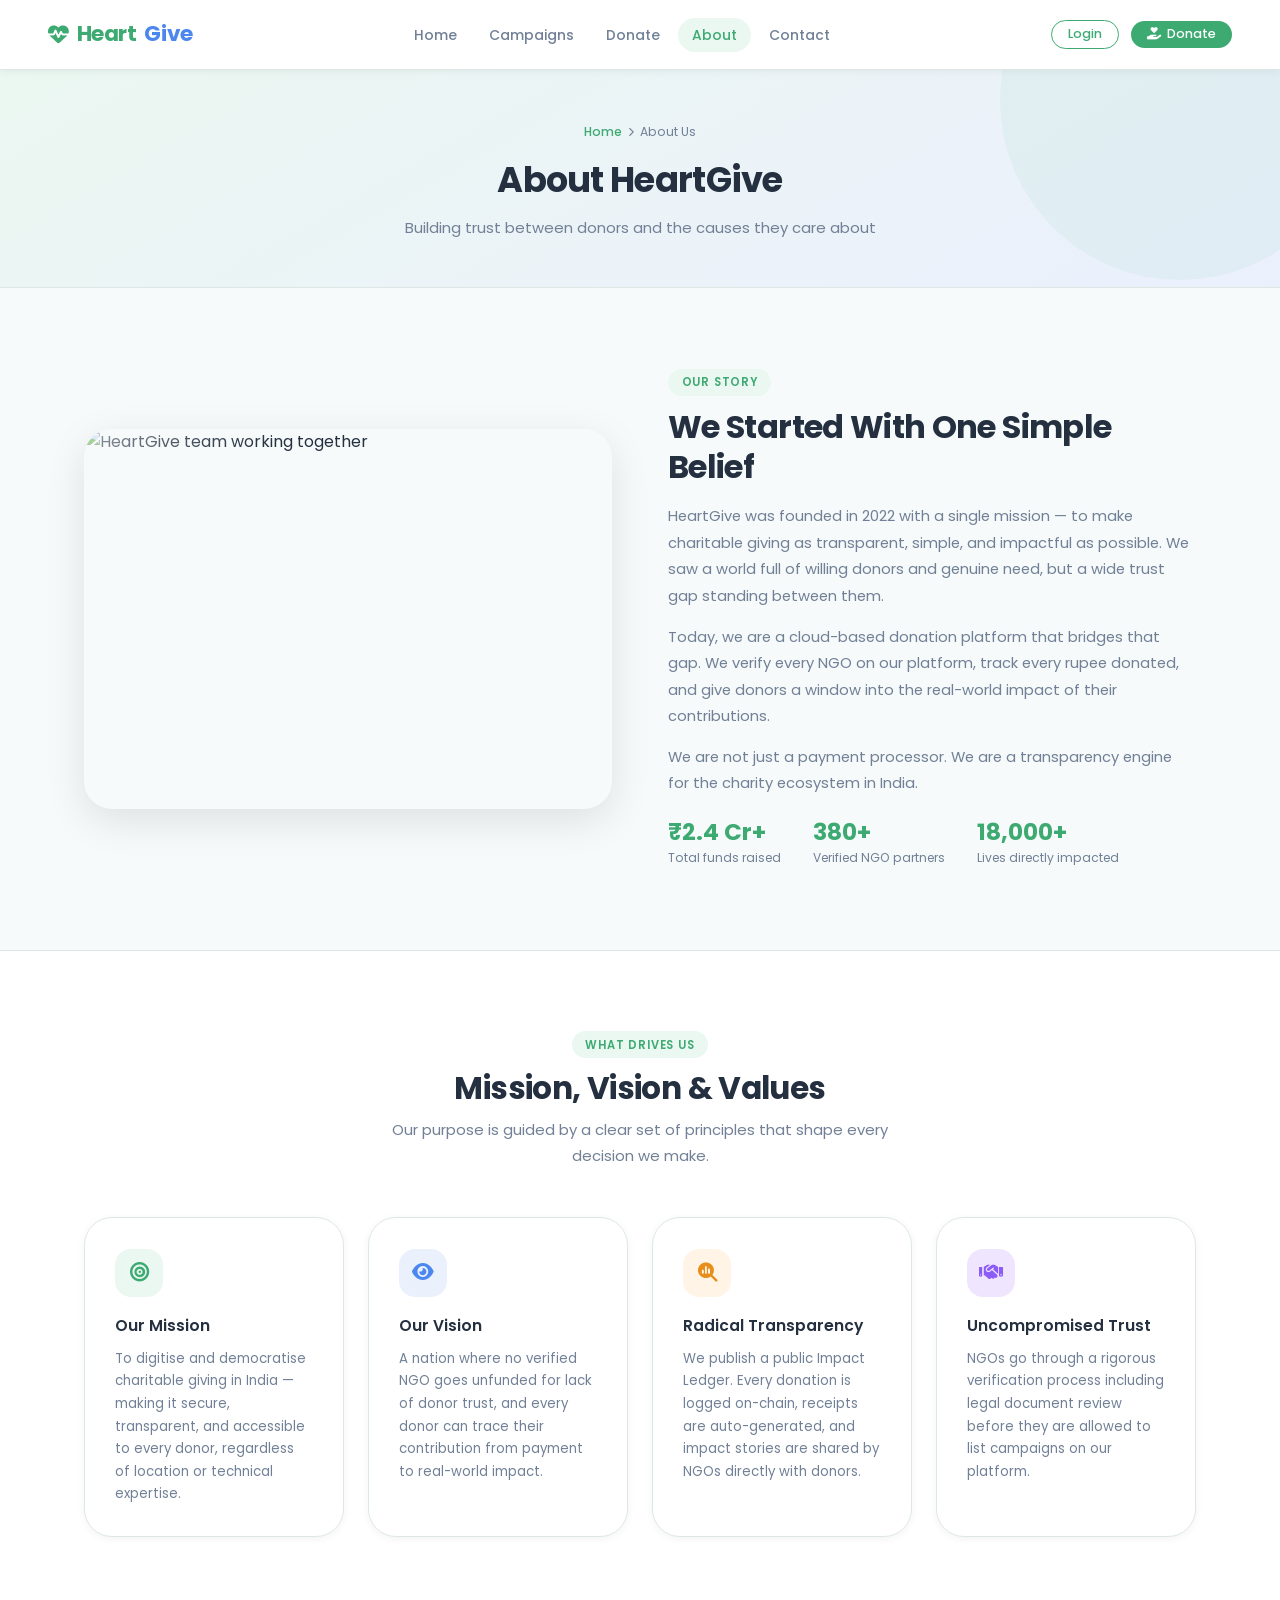
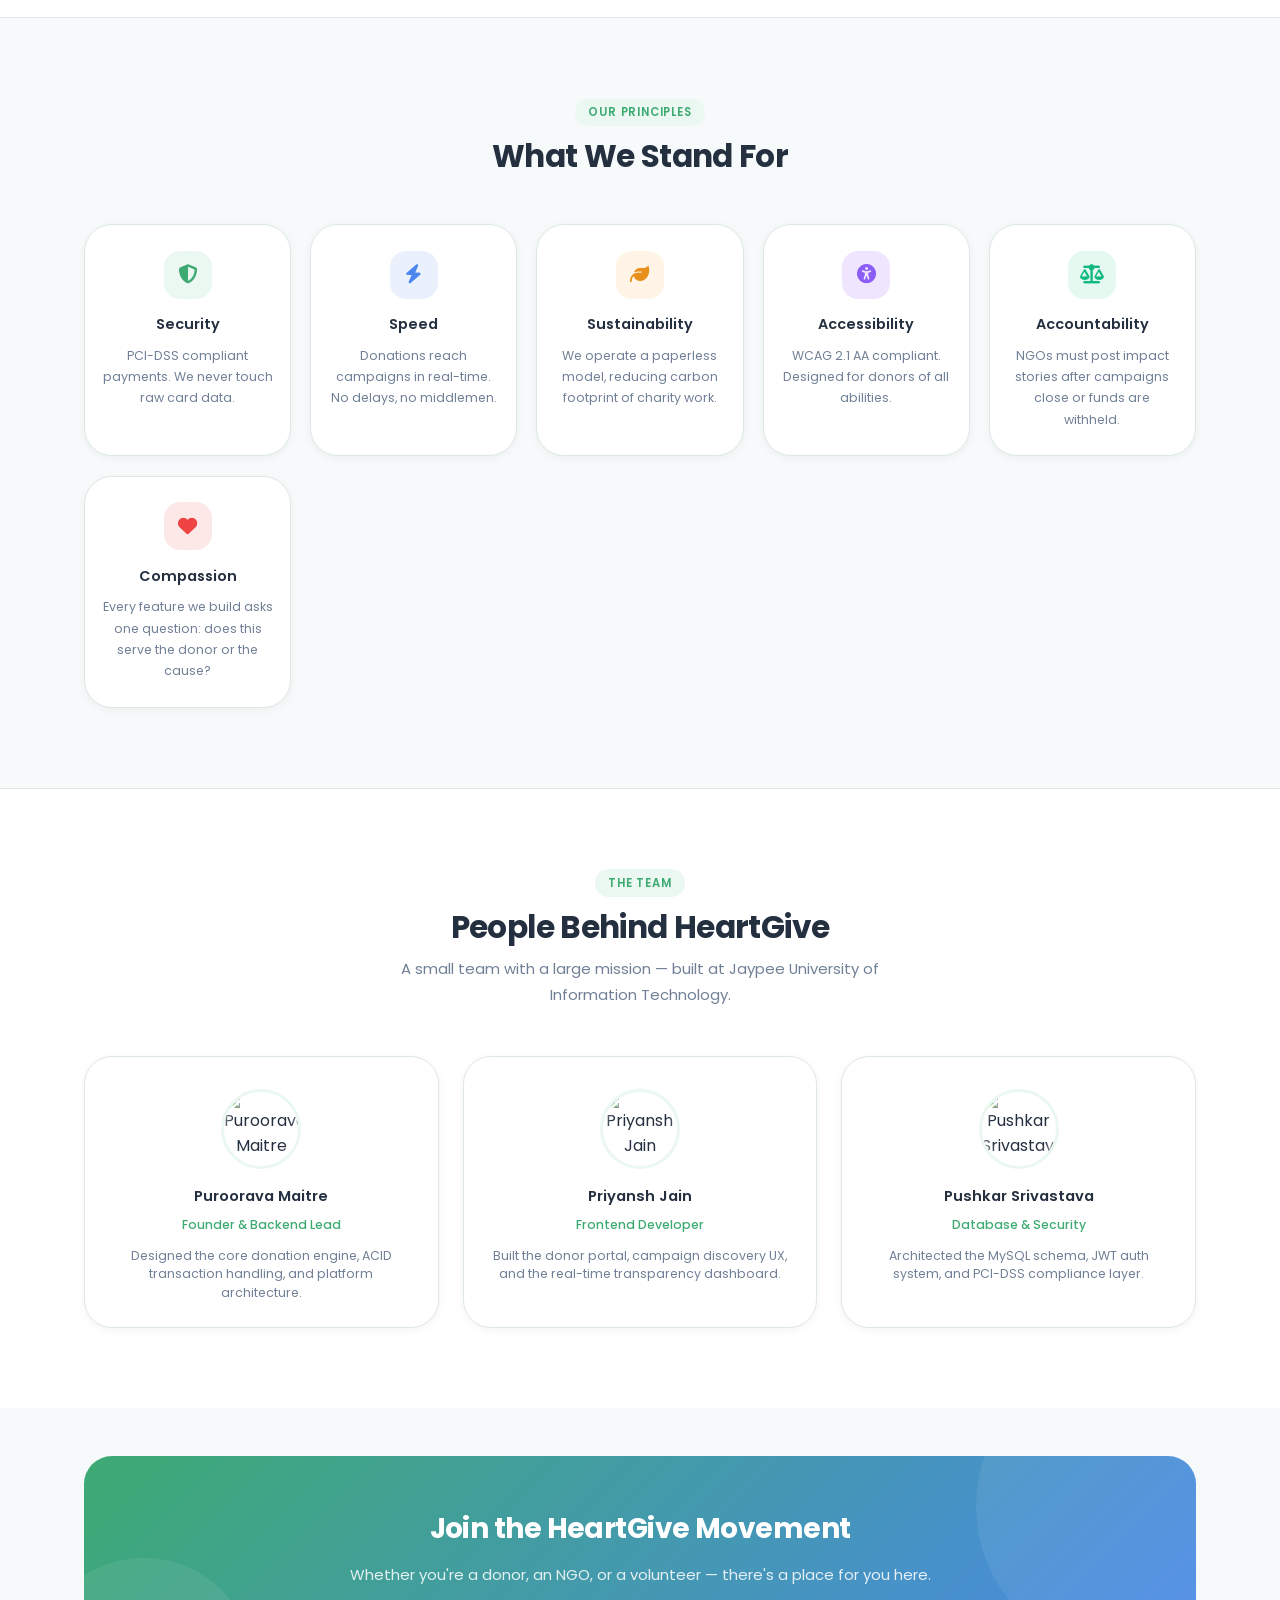
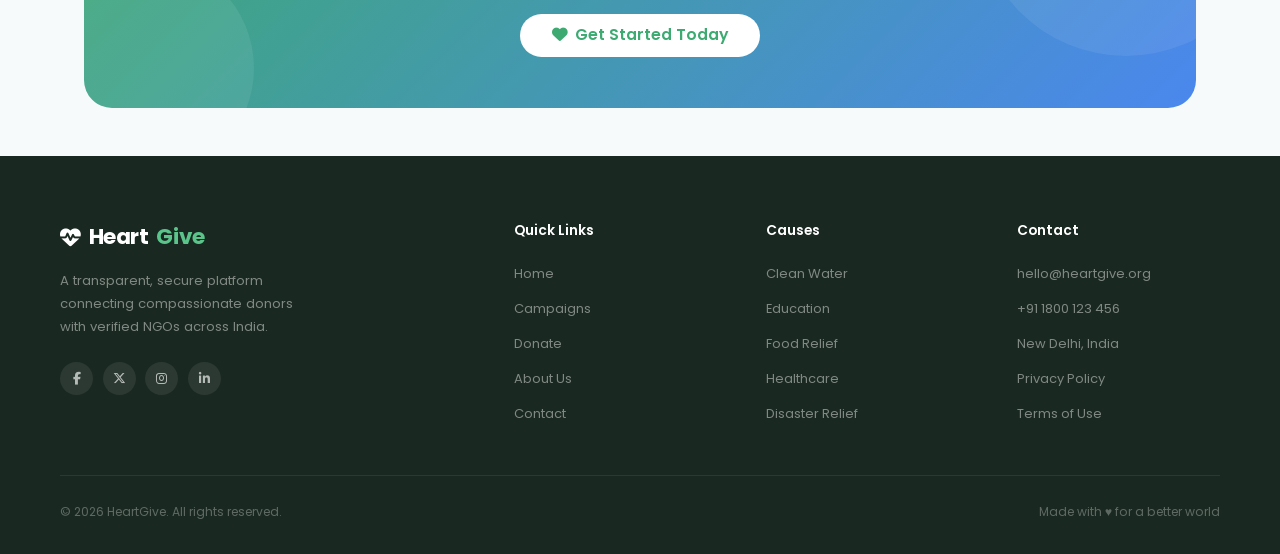
==== about.html @ 46256889 "first commit" ====
<!DOCTYPE html>
<html lang="en">
<head>
  <meta charset="UTF-8">
  <meta name="viewport" content="width=device-width, initial-scale=1.0">
  <title>About Us – HeartGive</title>
  <link rel="stylesheet" href="style.css">
  <link rel="preconnect" href="https://fonts.googleapis.com">
  <link rel="preconnect" href="https://fonts.gstatic.com" crossorigin>
  <link rel="stylesheet" href="https://cdnjs.cloudflare.com/ajax/libs/font-awesome/6.4.0/css/all.min.css">
</head>
<body>

  <!-- ========== NAVBAR ========== -->
  <nav class="navbar">
    <a href="index.html" class="nav-logo">
      <i class="fa-solid fa-heart-pulse"></i>
      Heart<span class="logo-give">Give</span>
    </a>
    <ul class="nav-links">
      <li><a href="index.html">Home</a></li>
      <li><a href="campaigns.html">Campaigns</a></li>
      <li><a href="donate.html">Donate</a></li>
      <li><a href="about.html" class="active">About</a></li>
      <li><a href="contact.html">Contact</a></li>
    </ul>
    <div class="nav-actions">
      <a href="#" class="btn btn-outline btn-sm">Login</a>
      <a href="donate.html" class="btn btn-primary btn-sm">
        <i class="fa-solid fa-hand-holding-heart"></i> Donate
      </a>
    </div>
  </nav>

  <!-- ========== PAGE HEADER ========== -->
  <div class="page-header">
    <div class="breadcrumb">
      <a href="index.html">Home</a>
      <i class="fa-solid fa-chevron-right"></i>
      About Us
    </div>
    <h1>About HeartGive</h1>
    <p>Building trust between donors and the causes they care about</p>
  </div>

  <!-- ========== ABOUT HERO ========== -->
  <section class="section">
    <div class="container">
      <div class="about-hero-wrap">

        <!-- Image -->
        <div class="about-img-box">
          <img src="https://picsum.photos/seed/teamwork2/800/600" alt="HeartGive team working together">
        </div>

        <!-- Text -->
        <div class="about-text">
          <span class="section-label">Our Story</span>
          <h2>We Started With One Simple Belief</h2>
          <p>HeartGive was founded in 2022 with a single mission — to make charitable giving as transparent, simple, and impactful as possible. We saw a world full of willing donors and genuine need, but a wide trust gap standing between them.</p>
          <p>Today, we are a cloud-based donation platform that bridges that gap. We verify every NGO on our platform, track every rupee donated, and give donors a window into the real-world impact of their contributions.</p>
          <p>We are not just a payment processor. We are a transparency engine for the charity ecosystem in India.</p>

          <div class="about-meta">
            <div class="about-meta-item">
              <strong>₹2.4 Cr+</strong>
              <span>Total funds raised</span>
            </div>
            <div class="about-meta-item">
              <strong>380+</strong>
              <span>Verified NGO partners</span>
            </div>
            <div class="about-meta-item">
              <strong>18,000+</strong>
              <span>Lives directly impacted</span>
            </div>
          </div>
        </div>

      </div>
    </div>
  </section>

  <!-- ========== MISSION & VISION ========== -->
  <section class="section" style="background: white; border-top: 1px solid var(--border); border-bottom: 1px solid var(--border);">
    <div class="container">
      <div class="section-header">
        <span class="section-label">What Drives Us</span>
        <h2>Mission, Vision &amp; Values</h2>
        <p>Our purpose is guided by a clear set of principles that shape every decision we make.</p>
      </div>

      <div class="mv-grid">
        <!-- Mission -->
        <div class="mv-card">
          <div class="mv-icon"><i class="fa-solid fa-bullseye"></i></div>
          <h3>Our Mission</h3>
          <p>To digitise and democratise charitable giving in India — making it secure, transparent, and accessible to every donor, regardless of location or technical expertise.</p>
        </div>

        <!-- Vision -->
        <div class="mv-card">
          <div class="mv-icon"><i class="fa-solid fa-eye"></i></div>
          <h3>Our Vision</h3>
          <p>A nation where no verified NGO goes unfunded for lack of donor trust, and every donor can trace their contribution from payment to real-world impact.</p>
        </div>

        <!-- Transparency -->
        <div class="mv-card">
          <div class="mv-icon"><i class="fa-solid fa-magnifying-glass-chart"></i></div>
          <h3>Radical Transparency</h3>
          <p>We publish a public Impact Ledger. Every donation is logged on-chain, receipts are auto-generated, and impact stories are shared by NGOs directly with donors.</p>
        </div>

        <!-- Trust -->
        <div class="mv-card">
          <div class="mv-icon"><i class="fa-solid fa-handshake"></i></div>
          <h3>Uncompromised Trust</h3>
          <p>NGOs go through a rigorous verification process including legal document review before they are allowed to list campaigns on our platform.</p>
        </div>
      </div>
    </div>
  </section>

  <!-- ========== CORE VALUES ========== -->
  <section class="section">
    <div class="container">
      <div class="section-header">
        <span class="section-label">Our Principles</span>
        <h2>What We Stand For</h2>
      </div>

      <div style="display: grid; grid-template-columns: repeat(auto-fit, minmax(170px, 1fr)); gap: 1.2rem;">

        <div class="mv-card" style="text-align: center; padding: 1.6rem 1rem;">
          <div class="mv-icon" style="margin: 0 auto 0.9rem; background: var(--primary-bg); color: var(--primary);">
            <i class="fa-solid fa-shield-halved"></i>
          </div>
          <h3 style="font-size: 0.9rem;">Security</h3>
          <p style="font-size: 0.78rem;">PCI-DSS compliant payments. We never touch raw card data.</p>
        </div>

        <div class="mv-card" style="text-align: center; padding: 1.6rem 1rem;">
          <div class="mv-icon" style="margin: 0 auto 0.9rem; background: var(--secondary-bg); color: var(--secondary);">
            <i class="fa-solid fa-bolt"></i>
          </div>
          <h3 style="font-size: 0.9rem;">Speed</h3>
          <p style="font-size: 0.78rem;">Donations reach campaigns in real-time. No delays, no middlemen.</p>
        </div>

        <div class="mv-card" style="text-align: center; padding: 1.6rem 1rem;">
          <div class="mv-icon" style="margin: 0 auto 0.9rem; background: #FFF4E5; color: #E88E1A;">
            <i class="fa-solid fa-leaf"></i>
          </div>
          <h3 style="font-size: 0.9rem;">Sustainability</h3>
          <p style="font-size: 0.78rem;">We operate a paperless model, reducing carbon footprint of charity work.</p>
        </div>

        <div class="mv-card" style="text-align: center; padding: 1.6rem 1rem;">
          <div class="mv-icon" style="margin: 0 auto 0.9rem; background: #F0E5FF; color: #8B5CF6;">
            <i class="fa-solid fa-universal-access"></i>
          </div>
          <h3 style="font-size: 0.9rem;">Accessibility</h3>
          <p style="font-size: 0.78rem;">WCAG 2.1 AA compliant. Designed for donors of all abilities.</p>
        </div>

        <div class="mv-card" style="text-align: center; padding: 1.6rem 1rem;">
          <div class="mv-icon" style="margin: 0 auto 0.9rem; background: #E5F9F0; color: #10B981;">
            <i class="fa-solid fa-scale-balanced"></i>
          </div>
          <h3 style="font-size: 0.9rem;">Accountability</h3>
          <p style="font-size: 0.78rem;">NGOs must post impact stories after campaigns close or funds are withheld.</p>
        </div>

        <div class="mv-card" style="text-align: center; padding: 1.6rem 1rem;">
          <div class="mv-icon" style="margin: 0 auto 0.9rem; background: #FDE8E8; color: #EF4444;">
            <i class="fa-solid fa-heart"></i>
          </div>
          <h3 style="font-size: 0.9rem;">Compassion</h3>
          <p style="font-size: 0.78rem;">Every feature we build asks one question: does this serve the donor or the cause?</p>
        </div>

      </div>
    </div>
  </section>

  <!-- ========== TEAM ========== -->
  <section class="section" style="background: white; border-top: 1px solid var(--border);">
    <div class="container">
      <div class="section-header">
        <span class="section-label">The Team</span>
        <h2>People Behind HeartGive</h2>
        <p>A small team with a large mission — built at Jaypee University of Information Technology.</p>
      </div>

      <div class="team-grid">
        <div class="team-card">
          <div class="team-avatar">
            <img src="https://picsum.photos/seed/avatar-puroo/200/200" alt="Puroorava Maitre">
          </div>
          <h4>Puroorava Maitre</h4>
          <span>Founder &amp; Backend Lead</span>
          <p>Designed the core donation engine, ACID transaction handling, and platform architecture.</p>
        </div>

        <div class="team-card">
          <div class="team-avatar">
            <img src="https://picsum.photos/seed/avatar-priyansh/200/200" alt="Priyansh Jain">
          </div>
          <h4>Priyansh Jain</h4>
          <span>Frontend Developer</span>
          <p>Built the donor portal, campaign discovery UX, and the real-time transparency dashboard.</p>
        </div>

        <div class="team-card">
          <div class="team-avatar">
            <img src="https://picsum.photos/seed/avatar-pushkar/200/200" alt="Pushkar Srivastava">
          </div>
          <h4>Pushkar Srivastava</h4>
          <span>Database &amp; Security</span>
          <p>Architected the MySQL schema, JWT auth system, and PCI-DSS compliance layer.</p>
        </div>
      </div>
    </div>
  </section>

  <!-- ========== CTA ========== -->
  <section class="section-sm">
    <div class="container">
      <div class="cta-banner">
        <h2>Join the HeartGive Movement</h2>
        <p>Whether you're a donor, an NGO, or a volunteer — there's a place for you here.</p>
        <a href="donate.html" class="btn btn-white btn-lg">
          <i class="fa-solid fa-heart"></i> Get Started Today
        </a>
      </div>
    </div>
  </section>

  <!-- ========== FOOTER ========== -->
  <footer>
    <div class="footer-inner">
      <div class="footer-top">
        <div class="footer-brand">
          <a href="index.html" class="nav-logo">
            <i class="fa-solid fa-heart-pulse"></i>
            Heart<span class="logo-give" style="color: var(--primary-light)">Give</span>
          </a>
          <p>A transparent, secure platform connecting compassionate donors with verified NGOs across India.</p>
          <div class="footer-social">
            <a href="#" class="f-social-btn"><i class="fa-brands fa-facebook-f"></i></a>
            <a href="#" class="f-social-btn"><i class="fa-brands fa-x-twitter"></i></a>
            <a href="#" class="f-social-btn"><i class="fa-brands fa-instagram"></i></a>
            <a href="#" class="f-social-btn"><i class="fa-brands fa-linkedin-in"></i></a>
          </div>
        </div>
        <div class="footer-col">
          <h4>Quick Links</h4>
          <ul>
            <li><a href="index.html">Home</a></li>
            <li><a href="campaigns.html">Campaigns</a></li>
            <li><a href="donate.html">Donate</a></li>
            <li><a href="about.html">About Us</a></li>
            <li><a href="contact.html">Contact</a></li>
          </ul>
        </div>
        <div class="footer-col">
          <h4>Causes</h4>
          <ul>
            <li><a href="campaigns.html">Clean Water</a></li>
            <li><a href="campaigns.html">Education</a></li>
            <li><a href="campaigns.html">Food Relief</a></li>
            <li><a href="campaigns.html">Healthcare</a></li>
            <li><a href="campaigns.html">Disaster Relief</a></li>
          </ul>
        </div>
        <div class="footer-col">
          <h4>Contact</h4>
          <ul>
            <li><a href="mailto:hello@heartgive.org">hello@heartgive.org</a></li>
            <li><a href="tel:+911800123456">+91 1800 123 456</a></li>
            <li><a href="#">New Delhi, India</a></li>
            <li><a href="#">Privacy Policy</a></li>
            <li><a href="#">Terms of Use</a></li>
          </ul>
        </div>
      </div>
      <div class="footer-bottom">
        <span>&copy; 2026 HeartGive. All rights reserved.</span>
        <span>Made with &hearts; for a better world</span>
      </div>
    </div>
  </footer>

</body>
</html>
---- style.css ----
/* =============================================
   HEARTGIVE – Online Donation Management System
   style.css | Main Stylesheet
   ============================================= */

/* ----------- Google Fonts ----------- */
@import url('https://fonts.googleapis.com/css2?family=Poppins:wght@300;400;500;600;700;800&display=swap');

/* ----------- CSS Variables ----------- */
:root {
  --primary:        #3DAA72;
  --primary-dark:   #2E8B5A;
  --primary-light:  #5AC48B;
  --primary-bg:     #EBF7F1;
  --secondary:      #4B87EE;
  --secondary-light:#6FA0F5;
  --secondary-bg:   #EBF0FD;

  --text-dark:      #243040;
  --text-mid:       #4A5568;
  --text-gray:      #718096;

  --bg:             #F6FAFA;
  --bg-white:       #FFFFFF;
  --border:         #DDE8E4;

  --shadow-sm:      0 2px 8px rgba(0,0,0,0.05);
  --shadow-md:      0 4px 20px rgba(0,0,0,0.07);
  --shadow-lg:      0 12px 40px rgba(0,0,0,0.10);

  --radius-sm:      10px;
  --radius-md:      16px;
  --radius-lg:      22px;
  --radius-xl:      28px;
  --radius-full:    999px;

  --transition:     all 0.28s ease;
  --nav-height:     70px;
}

/* ----------- Reset ----------- */
*, *::before, *::after { margin: 0; padding: 0; box-sizing: border-box; }
html { scroll-behavior: smooth; }
body {
  font-family: 'Poppins', sans-serif;
  background: var(--bg);
  color: var(--text-dark);
  line-height: 1.6;
  font-size: 16px;
  -webkit-font-smoothing: antialiased;
}
a    { text-decoration: none; color: inherit; }
img  { max-width: 100%; display: block; }
ul   { list-style: none; }
button, input, select, textarea { font-family: 'Poppins', sans-serif; }


/* =============================================
   NAVBAR
   ============================================= */

.navbar {
  height: var(--nav-height);
  background: rgba(255,255,255,0.97);
  backdrop-filter: blur(12px);
  -webkit-backdrop-filter: blur(12px);
  display: flex;
  align-items: center;
  justify-content: space-between;
  padding: 0 3rem;
  position: sticky;
  top: 0;
  z-index: 999;
  border-bottom: 1px solid var(--border);
  box-shadow: var(--shadow-sm);
}

.nav-logo {
  display: flex;
  align-items: center;
  gap: 0.5rem;
  font-size: 1.35rem;
  font-weight: 700;
  color: var(--primary);
  letter-spacing: -0.02em;
}
.nav-logo i { font-size: 1.3rem; }
.logo-give  { color: var(--secondary); }

.nav-links {
  display: flex;
  align-items: center;
  gap: 0.2rem;
}

.nav-links a {
  font-size: 0.87rem;
  font-weight: 500;
  color: var(--text-gray);
  padding: 0.45rem 0.9rem;
  border-radius: var(--radius-full);
  transition: var(--transition);
}
.nav-links a:hover,
.nav-links a.active {
  color: var(--primary);
  background: var(--primary-bg);
}

.nav-actions {
  display: flex;
  align-items: center;
  gap: 0.7rem;
}


/* =============================================
   BUTTONS
   ============================================= */

.btn {
  display: inline-flex;
  align-items: center;
  gap: 0.4rem;
  padding: 0.62rem 1.4rem;
  border-radius: var(--radius-full);
  font-size: 0.87rem;
  font-weight: 500;
  border: none;
  cursor: pointer;
  transition: var(--transition);
  text-decoration: none;
  white-space: nowrap;
  line-height: 1;
}
.btn-sm  { padding: 0.45rem 1rem;  font-size: 0.79rem; }
.btn-lg  { padding: 0.85rem 2rem;  font-size: 0.98rem; }

.btn-primary { background: var(--primary); color: #fff; }
.btn-primary:hover {
  background: var(--primary-dark);
  transform: translateY(-2px);
  box-shadow: 0 6px 18px rgba(61,170,114,0.35);
}

.btn-outline {
  background: transparent;
  color: var(--primary);
  border: 1.5px solid var(--primary);
}
.btn-outline:hover {
  background: var(--primary);
  color: #fff;
  transform: translateY(-2px);
}

.btn-secondary { background: var(--secondary); color: #fff; }
.btn-secondary:hover {
  background: var(--secondary-light);
  transform: translateY(-2px);
  box-shadow: 0 6px 18px rgba(75,135,238,0.35);
}

.btn-ghost {
  background: white;
  color: var(--text-mid);
  border: 1.5px solid var(--border);
}
.btn-ghost:hover {
  border-color: var(--primary);
  color: var(--primary);
  transform: translateY(-2px);
}

.btn-white {
  background: white;
  color: var(--primary);
  font-weight: 600;
}
.btn-white:hover {
  background: var(--primary-bg);
  transform: translateY(-2px);
  box-shadow: 0 8px 20px rgba(0,0,0,0.15);
}


/* =============================================
   LAYOUT HELPERS
   ============================================= */

.container  { max-width: 1160px; margin: 0 auto; padding: 0 1.5rem; }
.section    { padding: 5rem 0; }
.section-sm { padding: 3rem 0; }

.section-label {
  display: inline-block;
  background: var(--primary-bg);
  color: var(--primary);
  font-size: 0.71rem;
  font-weight: 600;
  letter-spacing: 0.07em;
  text-transform: uppercase;
  padding: 0.28rem 0.85rem;
  border-radius: var(--radius-full);
  margin-bottom: 0.7rem;
}

.section-header {
  text-align: center;
  margin-bottom: 3rem;
}
.section-header h2 {
  font-size: 1.95rem;
  font-weight: 700;
  color: var(--text-dark);
  line-height: 1.25;
  margin-bottom: 0.55rem;
  letter-spacing: -0.02em;
}
.section-header p {
  color: var(--text-gray);
  font-size: 0.93rem;
  max-width: 500px;
  margin: 0 auto;
  line-height: 1.75;
}


/* =============================================
   HERO  (index.html)
   ============================================= */

.hero {
  padding: 6rem 1.5rem 4.5rem;
  text-align: center;
  position: relative;
  overflow: hidden;
  background: linear-gradient(155deg, var(--primary-bg) 0%, #fff 45%, var(--secondary-bg) 100%);
}

/* Soft decorative blobs */
.hero-blob {
  position: absolute;
  border-radius: 50%;
  pointer-events: none;
  opacity: 0.11;
}
.hero-blob-1 { width: 520px; height: 520px; background: var(--primary);   top: -210px;  right: -110px; }
.hero-blob-2 { width: 380px; height: 380px; background: var(--secondary); bottom:-160px; left:  -90px; }

.hero-content {
  max-width: 680px;
  margin: 0 auto;
  position: relative;
  z-index: 1;
}

.hero-badge {
  display: inline-flex;
  align-items: center;
  gap: 0.4rem;
  background: white;
  border: 1px solid var(--border);
  color: var(--primary);
  padding: 0.32rem 0.85rem;
  border-radius: var(--radius-full);
  font-size: 0.77rem;
  font-weight: 600;
  margin-bottom: 1.5rem;
  box-shadow: var(--shadow-sm);
}
.hero-badge i { font-size: 0.72rem; }

.hero h1 {
  font-size: 3.1rem;
  font-weight: 800;
  line-height: 1.18;
  letter-spacing: -0.03em;
  color: var(--text-dark);
  margin-bottom: 1.1rem;
}

.gradient-text {
  background: linear-gradient(130deg, var(--primary) 0%, var(--secondary) 100%);
  -webkit-background-clip: text;
  -webkit-text-fill-color: transparent;
  background-clip: text;
}

.hero p {
  font-size: 1.02rem;
  color: var(--text-gray);
  margin-bottom: 2.2rem;
  line-height: 1.8;
}

.hero-actions {
  display: flex;
  justify-content: center;
  gap: 0.85rem;
  flex-wrap: wrap;
  margin-bottom: 3rem;
}

/* Stats pill */
.hero-stats {
  display: inline-flex;
  gap: 2.5rem;
  background: white;
  border-radius: var(--radius-xl);
  padding: 1.3rem 2.4rem;
  box-shadow: var(--shadow-md);
  border: 1px solid var(--border);
  flex-wrap: wrap;
  justify-content: center;
}
.hero-stat { text-align: center; }
.hero-stat-num {
  font-size: 1.55rem;
  font-weight: 700;
  color: var(--primary);
  line-height: 1;
}
.hero-stat-lbl {
  font-size: 0.7rem;
  color: var(--text-gray);
  margin-top: 0.2rem;
}


/* =============================================
   CAMPAIGN CARDS
   ============================================= */

.campaigns-grid {
  display: grid;
  grid-template-columns: repeat(auto-fill, minmax(320px, 1fr));
  gap: 1.75rem;
}

.campaign-card {
  background: var(--bg-white);
  border-radius: var(--radius-xl);
  overflow: hidden;
  box-shadow: var(--shadow-md);
  border: 1px solid var(--border);
  transition: var(--transition);
  display: flex;
  flex-direction: column;
}
.campaign-card:hover {
  transform: translateY(-7px);
  box-shadow: var(--shadow-lg);
}

/* --- Image with 4-edge soft blend --- */
.card-img {
  position: relative;
  height: 210px;
  overflow: hidden;
}

.card-img img {
  width: 100%;
  height: 100%;
  object-fit: cover;
  display: block;
  transition: transform 0.5s ease;
  /* Soft fade on all four edges */
  -webkit-mask-image:
    linear-gradient(to right,  transparent 0%, black 10%, black 90%, transparent 100%),
    linear-gradient(to bottom, transparent 0%, black  8%, black 86%, transparent 100%);
  -webkit-mask-composite: destination-in;
  mask-image:
    linear-gradient(to right,  transparent 0%, black 10%, black 90%, transparent 100%),
    linear-gradient(to bottom, transparent 0%, black  8%, black 86%, transparent 100%);
  mask-composite: intersect;
}
.campaign-card:hover .card-img img { transform: scale(1.06); }

.card-tag {
  position: absolute;
  top: 12px; left: 14px;
  background: rgba(255,255,255,0.92);
  backdrop-filter: blur(6px);
  color: var(--primary);
  font-size: 0.69rem;
  font-weight: 600;
  padding: 0.26rem 0.72rem;
  border-radius: var(--radius-full);
  z-index: 2;
}

/* --- Card Body --- */
.card-body {
  padding: 1.35rem 1.35rem 1rem;
  flex: 1;
  display: flex;
  flex-direction: column;
}
.card-body h3 {
  font-size: 0.97rem;
  font-weight: 600;
  color: var(--text-dark);
  margin-bottom: 0.4rem;
  line-height: 1.4;
}
.card-body p {
  font-size: 0.82rem;
  color: var(--text-gray);
  line-height: 1.65;
  flex: 1;
  margin-bottom: 1rem;
}

/* Progress Bar */
.progress-wrap { margin-bottom: 1rem; }
.progress-meta {
  display: flex;
  justify-content: space-between;
  font-size: 0.75rem;
  margin-bottom: 0.38rem;
}
.p-raised { font-weight: 600; color: var(--primary); }
.p-goal   { color: var(--text-gray); }

.progress-bar {
  height: 7px;
  background: var(--primary-bg);
  border-radius: var(--radius-full);
  overflow: hidden;
}
.progress-fill {
  height: 100%;
  border-radius: var(--radius-full);
  background: linear-gradient(90deg, var(--primary), var(--primary-light));
  transition: width 0.8s cubic-bezier(0.25,0.8,0.25,1);
}

.card-foot {
  display: flex;
  align-items: center;
  justify-content: space-between;
  padding-top: 0.85rem;
  border-top: 1px solid var(--border);
}
.donors-info { font-size: 0.75rem; color: var(--text-gray); }
.donors-info i { color: var(--secondary); margin-right: 0.3rem; }


/* =============================================
   HOW IT WORKS
   ============================================= */

.steps-grid {
  display: grid;
  grid-template-columns: repeat(auto-fit, minmax(210px, 1fr));
  gap: 1.6rem;
}

.step-card {
  background: white;
  border-radius: var(--radius-lg);
  padding: 2rem 1.4rem;
  text-align: center;
  border: 1px solid var(--border);
  box-shadow: var(--shadow-sm);
  transition: var(--transition);
}
.step-card:hover {
  transform: translateY(-5px);
  box-shadow: var(--shadow-md);
  border-color: var(--primary);
}

.step-icon {
  width: 60px;
  height: 60px;
  border-radius: 50%;
  background: var(--primary-bg);
  display: flex;
  align-items: center;
  justify-content: center;
  margin: 0 auto 1.1rem;
  font-size: 1.4rem;
  color: var(--primary);
  transition: var(--transition);
}
.step-card:hover .step-icon { background: var(--primary); color: white; }
.step-card h3 { font-size: 0.94rem; font-weight: 600; margin-bottom: 0.45rem; }
.step-card p  { font-size: 0.82rem; color: var(--text-gray); line-height: 1.65; }


/* =============================================
   CTA BANNER
   ============================================= */

.cta-banner {
  background: linear-gradient(135deg, var(--primary) 0%, var(--secondary) 100%);
  border-radius: var(--radius-xl);
  padding: 3.2rem 2.5rem;
  text-align: center;
  color: white;
  position: relative;
  overflow: hidden;
}
.cta-banner::before {
  content: '';
  position: absolute;
  width: 300px; height: 300px;
  border-radius: 50%;
  background: rgba(255,255,255,0.07);
  top: -100px; right: -80px;
}
.cta-banner::after {
  content: '';
  position: absolute;
  width: 220px; height: 220px;
  border-radius: 50%;
  background: rgba(255,255,255,0.07);
  bottom: -70px; left: -50px;
}
.cta-banner h2 {
  font-size: 1.75rem;
  font-weight: 700;
  margin-bottom: 0.7rem;
  letter-spacing: -0.02em;
  position: relative; z-index: 1;
}
.cta-banner p {
  opacity: 0.85;
  margin-bottom: 1.7rem;
  font-size: 0.93rem;
  position: relative; z-index: 1;
}
.cta-banner .btn { position: relative; z-index: 1; }


/* =============================================
   PAGE HEADER  (inner pages)
   ============================================= */

.page-header {
  background: linear-gradient(150deg, var(--primary-bg) 0%, var(--secondary-bg) 100%);
  padding: 3rem 1.5rem;
  text-align: center;
  border-bottom: 1px solid var(--border);
  position: relative;
  overflow: hidden;
}
.page-header::before {
  content: '';
  position: absolute;
  width: 360px; height: 360px;
  border-radius: 50%;
  background: var(--primary);
  opacity: 0.06;
  top: -150px; right: -80px;
}
.page-header h1 {
  font-size: 2.2rem;
  font-weight: 700;
  color: var(--text-dark);
  margin-bottom: 0.45rem;
  letter-spacing: -0.02em;
  position: relative; z-index: 1;
}
.page-header p {
  color: var(--text-gray);
  font-size: 0.93rem;
  position: relative; z-index: 1;
}

.breadcrumb {
  display: inline-flex;
  align-items: center;
  gap: 0.4rem;
  font-size: 0.77rem;
  color: var(--text-gray);
  margin-bottom: 0.65rem;
  position: relative; z-index: 1;
}
.breadcrumb a { color: var(--primary); font-weight: 500; }
.breadcrumb i { font-size: 0.58rem; }


/* =============================================
   DONATE PAGE
   ============================================= */

.donate-layout {
  display: grid;
  grid-template-columns: 1fr 360px;
  gap: 2.5rem;
  align-items: start;
}

.form-card {
  background: white;
  border-radius: var(--radius-xl);
  padding: 2.2rem;
  box-shadow: var(--shadow-md);
  border: 1px solid var(--border);
}
.form-card h2 {
  font-size: 1.25rem;
  font-weight: 600;
  margin-bottom: 0.35rem;
}
.form-subtitle {
  font-size: 0.83rem;
  color: var(--text-gray);
  margin-bottom: 1.8rem;
}

.form-row {
  display: grid;
  grid-template-columns: 1fr 1fr;
  gap: 1rem;
}

.form-group { margin-bottom: 1.25rem; }
.form-group label {
  display: block;
  font-size: 0.81rem;
  font-weight: 500;
  color: var(--text-mid);
  margin-bottom: 0.42rem;
}
.form-group input,
.form-group select,
.form-group textarea {
  width: 100%;
  padding: 0.75rem 1rem;
  border: 1.5px solid var(--border);
  border-radius: var(--radius-md);
  font-size: 0.87rem;
  color: var(--text-dark);
  background: var(--bg);
  transition: var(--transition);
  outline: none;
  appearance: none;
  -webkit-appearance: none;
}
.form-group input:focus,
.form-group select:focus,
.form-group textarea:focus {
  border-color: var(--primary);
  background: white;
  box-shadow: 0 0 0 3px rgba(61,170,114,0.1);
}
.form-group textarea { resize: vertical; min-height: 105px; }

/* Amount presets */
.amount-presets {
  display: grid;
  grid-template-columns: repeat(4, 1fr);
  gap: 0.55rem;
  margin-bottom: 0.9rem;
}
.amount-btn {
  padding: 0.62rem 0.4rem;
  border: 1.5px solid var(--border);
  border-radius: var(--radius-md);
  background: var(--bg);
  font-size: 0.85rem;
  font-weight: 500;
  color: var(--text-mid);
  cursor: pointer;
  transition: var(--transition);
  text-align: center;
}
.amount-btn.selected,
.amount-btn:hover {
  border-color: var(--primary);
  background: var(--primary-bg);
  color: var(--primary);
}

/* Payment methods */
.payment-methods {
  display: grid;
  grid-template-columns: repeat(3, 1fr);
  gap: 0.65rem;
  margin-top: 0.5rem;
}
.pay-option {
  display: flex;
  flex-direction: column;
  align-items: center;
  gap: 0.32rem;
  padding: 0.85rem 0.5rem;
  border: 1.5px solid var(--border);
  border-radius: var(--radius-md);
  cursor: pointer;
  transition: var(--transition);
  font-size: 0.74rem;
  color: var(--text-gray);
  font-weight: 500;
  background: var(--bg);
}
.pay-option i { font-size: 1.25rem; color: var(--text-mid); }
.pay-option:hover,
.pay-option.selected {
  border-color: var(--secondary);
  background: var(--secondary-bg);
  color: var(--secondary);
}
.pay-option:hover i,
.pay-option.selected i { color: var(--secondary); }

/* Donate sidebar */
.donate-sidebar { display: flex; flex-direction: column; gap: 1.1rem; }

.sidebar-card {
  background: white;
  border-radius: var(--radius-lg);
  padding: 1.45rem;
  box-shadow: var(--shadow-sm);
  border: 1px solid var(--border);
}
.sidebar-card h4 {
  font-size: 0.87rem;
  font-weight: 600;
  margin-bottom: 0.9rem;
  color: var(--text-dark);
}

.trust-item {
  display: flex;
  align-items: flex-start;
  gap: 0.7rem;
  margin-bottom: 0.8rem;
}
.trust-item:last-child { margin-bottom: 0; }
.trust-icon {
  width: 32px; height: 32px;
  border-radius: 50%;
  background: var(--primary-bg);
  display: flex;
  align-items: center;
  justify-content: center;
  color: var(--primary);
  font-size: 0.76rem;
  flex-shrink: 0;
}
.trust-item strong {
  display: block;
  font-size: 0.8rem;
  color: var(--text-dark);
  margin-bottom: 0.08rem;
}
.trust-item p { font-size: 0.76rem; color: var(--text-gray); line-height: 1.45; }


/* =============================================
   CAMPAIGNS PAGE  – filter bar
   ============================================= */

.campaigns-filter {
  display: flex;
  gap: 0.55rem;
  flex-wrap: wrap;
  margin-bottom: 2.4rem;
  justify-content: center;
}
.filter-btn {
  padding: 0.48rem 1.15rem;
  border: 1.5px solid var(--border);
  border-radius: var(--radius-full);
  background: white;
  font-size: 0.81rem;
  font-weight: 500;
  color: var(--text-gray);
  cursor: pointer;
  transition: var(--transition);
}
.filter-btn:hover,
.filter-btn.active {
  border-color: var(--primary);
  background: var(--primary-bg);
  color: var(--primary);
}


/* =============================================
   ABOUT PAGE
   ============================================= */

.about-hero-wrap {
  display: grid;
  grid-template-columns: 1fr 1fr;
  gap: 3.5rem;
  align-items: center;
}

.about-img-box {
  border-radius: var(--radius-xl);
  overflow: hidden;
  height: 380px;
  box-shadow: var(--shadow-lg);
  flex-shrink: 0;
}
.about-img-box img {
  width: 100%;
  height: 100%;
  object-fit: cover;
  /* Radial edge blend for standalone image */
  -webkit-mask-image: radial-gradient(ellipse 88% 88% at 50% 50%, black 55%, transparent 100%);
  mask-image: radial-gradient(ellipse 88% 88% at 50% 50%, black 55%, transparent 100%);
}

.about-text .section-label { display: inline-block; }
.about-text h2 {
  font-size: 2rem;
  font-weight: 700;
  line-height: 1.25;
  margin-bottom: 1rem;
  letter-spacing: -0.02em;
}
.about-text p {
  color: var(--text-gray);
  line-height: 1.8;
  margin-bottom: 0.9rem;
  font-size: 0.92rem;
}

.about-meta {
  display: flex;
  gap: 2rem;
  margin-top: 1.5rem;
  flex-wrap: wrap;
}
.about-meta-item strong {
  display: block;
  font-size: 1.45rem;
  font-weight: 700;
  color: var(--primary);
  line-height: 1;
}
.about-meta-item span { font-size: 0.76rem; color: var(--text-gray); }

/* Mission / Vision / Values grid */
.mv-grid {
  display: grid;
  grid-template-columns: repeat(auto-fit, minmax(240px, 1fr));
  gap: 1.5rem;
}

.mv-card {
  background: white;
  border-radius: var(--radius-xl);
  padding: 1.9rem;
  border: 1px solid var(--border);
  box-shadow: var(--shadow-sm);
  transition: var(--transition);
}
.mv-card:hover { box-shadow: var(--shadow-md); transform: translateY(-4px); }

.mv-icon {
  width: 48px; height: 48px;
  border-radius: var(--radius-md);
  display: flex; align-items: center; justify-content: center;
  font-size: 1.2rem;
  margin-bottom: 1.1rem;
}
.mv-card:nth-child(1) .mv-icon { background: var(--primary-bg);  color: var(--primary); }
.mv-card:nth-child(2) .mv-icon { background: var(--secondary-bg); color: var(--secondary); }
.mv-card:nth-child(3) .mv-icon { background: #FFF4E5; color: #E88E1A; }
.mv-card:nth-child(4) .mv-icon { background: #F0E5FF; color: #8B5CF6; }

.mv-card h3 { font-size: 0.97rem; font-weight: 600; margin-bottom: 0.55rem; }
.mv-card p  { font-size: 0.83rem; color: var(--text-gray); line-height: 1.7; }

/* Team */
.team-grid {
  display: grid;
  grid-template-columns: repeat(auto-fit, minmax(200px, 1fr));
  gap: 1.5rem;
}

.team-card {
  background: white;
  border-radius: var(--radius-xl);
  padding: 2rem 1.4rem 1.5rem;
  text-align: center;
  border: 1px solid var(--border);
  box-shadow: var(--shadow-sm);
  transition: var(--transition);
}
.team-card:hover { transform: translateY(-5px); box-shadow: var(--shadow-md); }

.team-avatar {
  width: 80px; height: 80px;
  border-radius: 50%;
  overflow: hidden;
  margin: 0 auto 1rem;
  border: 3px solid var(--primary-bg);
}
.team-avatar img {
  width: 100%; height: 100%;
  object-fit: cover;
  -webkit-mask-image: radial-gradient(circle, black 55%, transparent 100%);
  mask-image: radial-gradient(circle, black 55%, transparent 100%);
}
.team-card h4 { font-size: 0.92rem; font-weight: 600; margin-bottom: 0.2rem; }
.team-card span { font-size: 0.77rem; color: var(--primary); font-weight: 500; }
.team-card p { font-size: 0.78rem; color: var(--text-gray); margin-top: 0.6rem; line-height: 1.5; }


/* =============================================
   CONTACT PAGE
   ============================================= */

.contact-layout {
  display: grid;
  grid-template-columns: 1fr 380px;
  gap: 2.5rem;
  align-items: start;
}

.contact-info-card {
  background: linear-gradient(155deg, var(--primary) 0%, var(--secondary) 100%);
  border-radius: var(--radius-xl);
  padding: 2.2rem;
  color: white;
}
.contact-info-card h3 { font-size: 1.2rem; font-weight: 600; margin-bottom: 0.45rem; }
.contact-info-card > p { font-size: 0.83rem; opacity: 0.85; margin-bottom: 2rem; line-height: 1.7; }

.contact-item {
  display: flex;
  align-items: flex-start;
  gap: 1rem;
  margin-bottom: 1.4rem;
}
.contact-icon {
  width: 40px; height: 40px;
  border-radius: 50%;
  background: rgba(255,255,255,0.18);
  display: flex; align-items: center; justify-content: center;
  font-size: 0.88rem;
  flex-shrink: 0;
}
.contact-item h5 { font-size: 0.78rem; opacity: 0.75; margin-bottom: 0.18rem; font-weight: 400; }
.contact-item p  { font-size: 0.86rem; font-weight: 500; }

.contact-socials {
  display: flex;
  gap: 0.65rem;
  margin-top: 1.8rem;
}
.c-social {
  width: 36px; height: 36px;
  border-radius: 50%;
  background: rgba(255,255,255,0.18);
  display: flex; align-items: center; justify-content: center;
  color: white;
  font-size: 0.85rem;
  transition: var(--transition);
}
.c-social:hover { background: rgba(255,255,255,0.35); transform: translateY(-2px); }


/* =============================================
   FOOTER
   ============================================= */

footer {
  background: #192820;
  color: rgba(255,255,255,0.72);
  padding: 4rem 1.5rem 2rem;
}

.footer-inner { max-width: 1160px; margin: 0 auto; }

.footer-top {
  display: grid;
  grid-template-columns: 2fr 1fr 1fr 1fr;
  gap: 3rem;
  padding-bottom: 2.5rem;
  border-bottom: 1px solid rgba(255,255,255,0.08);
}

.footer-brand .nav-logo { color: white; margin-bottom: 1rem; }
.footer-brand p {
  font-size: 0.82rem;
  line-height: 1.75;
  opacity: 0.62;
  max-width: 240px;
  margin-bottom: 1.4rem;
}

.footer-social { display: flex; gap: 0.6rem; }
.f-social-btn {
  width: 33px; height: 33px;
  border-radius: 50%;
  background: rgba(255,255,255,0.08);
  display: flex; align-items: center; justify-content: center;
  color: rgba(255,255,255,0.65);
  font-size: 0.8rem;
  transition: var(--transition);
}
.f-social-btn:hover { background: var(--primary); color: white; transform: translateY(-2px); }

.footer-col h4 {
  font-size: 0.86rem;
  font-weight: 600;
  color: white;
  margin-bottom: 1.1rem;
}
.footer-col li { margin-bottom: 0.6rem; }
.footer-col a  { font-size: 0.81rem; opacity: 0.62; transition: var(--transition); }
.footer-col a:hover { opacity: 1; color: var(--primary-light); }

.footer-bottom {
  display: flex;
  justify-content: space-between;
  align-items: center;
  padding-top: 1.6rem;
  font-size: 0.76rem;
  opacity: 0.42;
  flex-wrap: wrap;
  gap: 0.4rem;
}


/* =============================================
   RESPONSIVE
   ============================================= */

@media (max-width: 1024px) {
  .navbar          { padding: 0 1.5rem; }
  .about-hero-wrap { grid-template-columns: 1fr; }
  .about-img-box   { height: 270px; }
  .donate-layout   { grid-template-columns: 1fr; }
  .contact-layout  { grid-template-columns: 1fr; }
  .footer-top      { grid-template-columns: 1fr 1fr; gap: 2rem; }
}

@media (max-width: 768px) {
  .hero h1       { font-size: 2.2rem; }
  .section       { padding: 3.5rem 0; }
  .nav-links     { display: none; }
  .navbar        { padding: 0 1rem; }
  .campaigns-grid{ grid-template-columns: 1fr; }
  .form-row      { grid-template-columns: 1fr; }
  .amount-presets{ grid-template-columns: repeat(2,1fr); }
  .payment-methods{grid-template-columns: repeat(2,1fr); }
  .mv-grid       { grid-template-columns: 1fr; }
}

@media (max-width: 480px) {
  .hero h1       { font-size: 1.8rem; }
  .footer-top    { grid-template-columns: 1fr; }
  .hero-stats    { gap: 1.4rem; padding: 1.1rem 1.4rem; }
  .hero-stat-num { font-size: 1.3rem; }
}
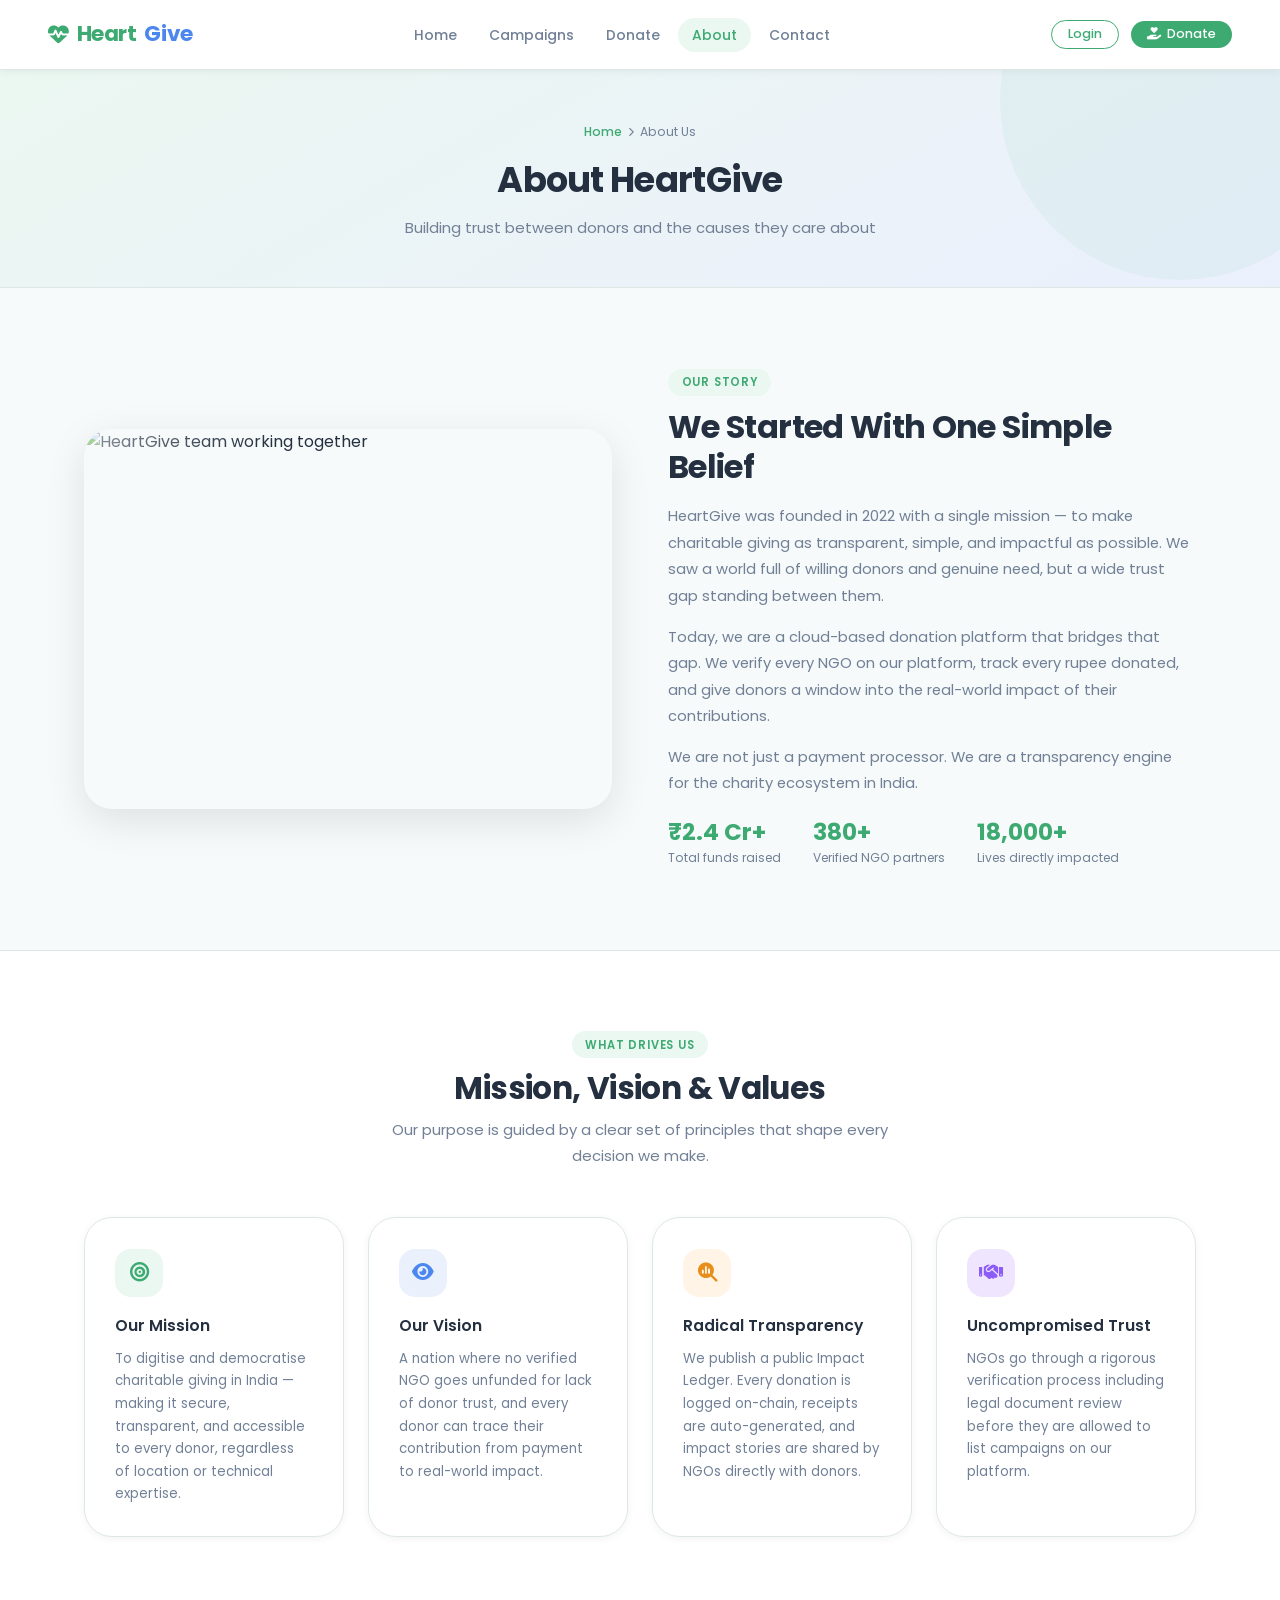
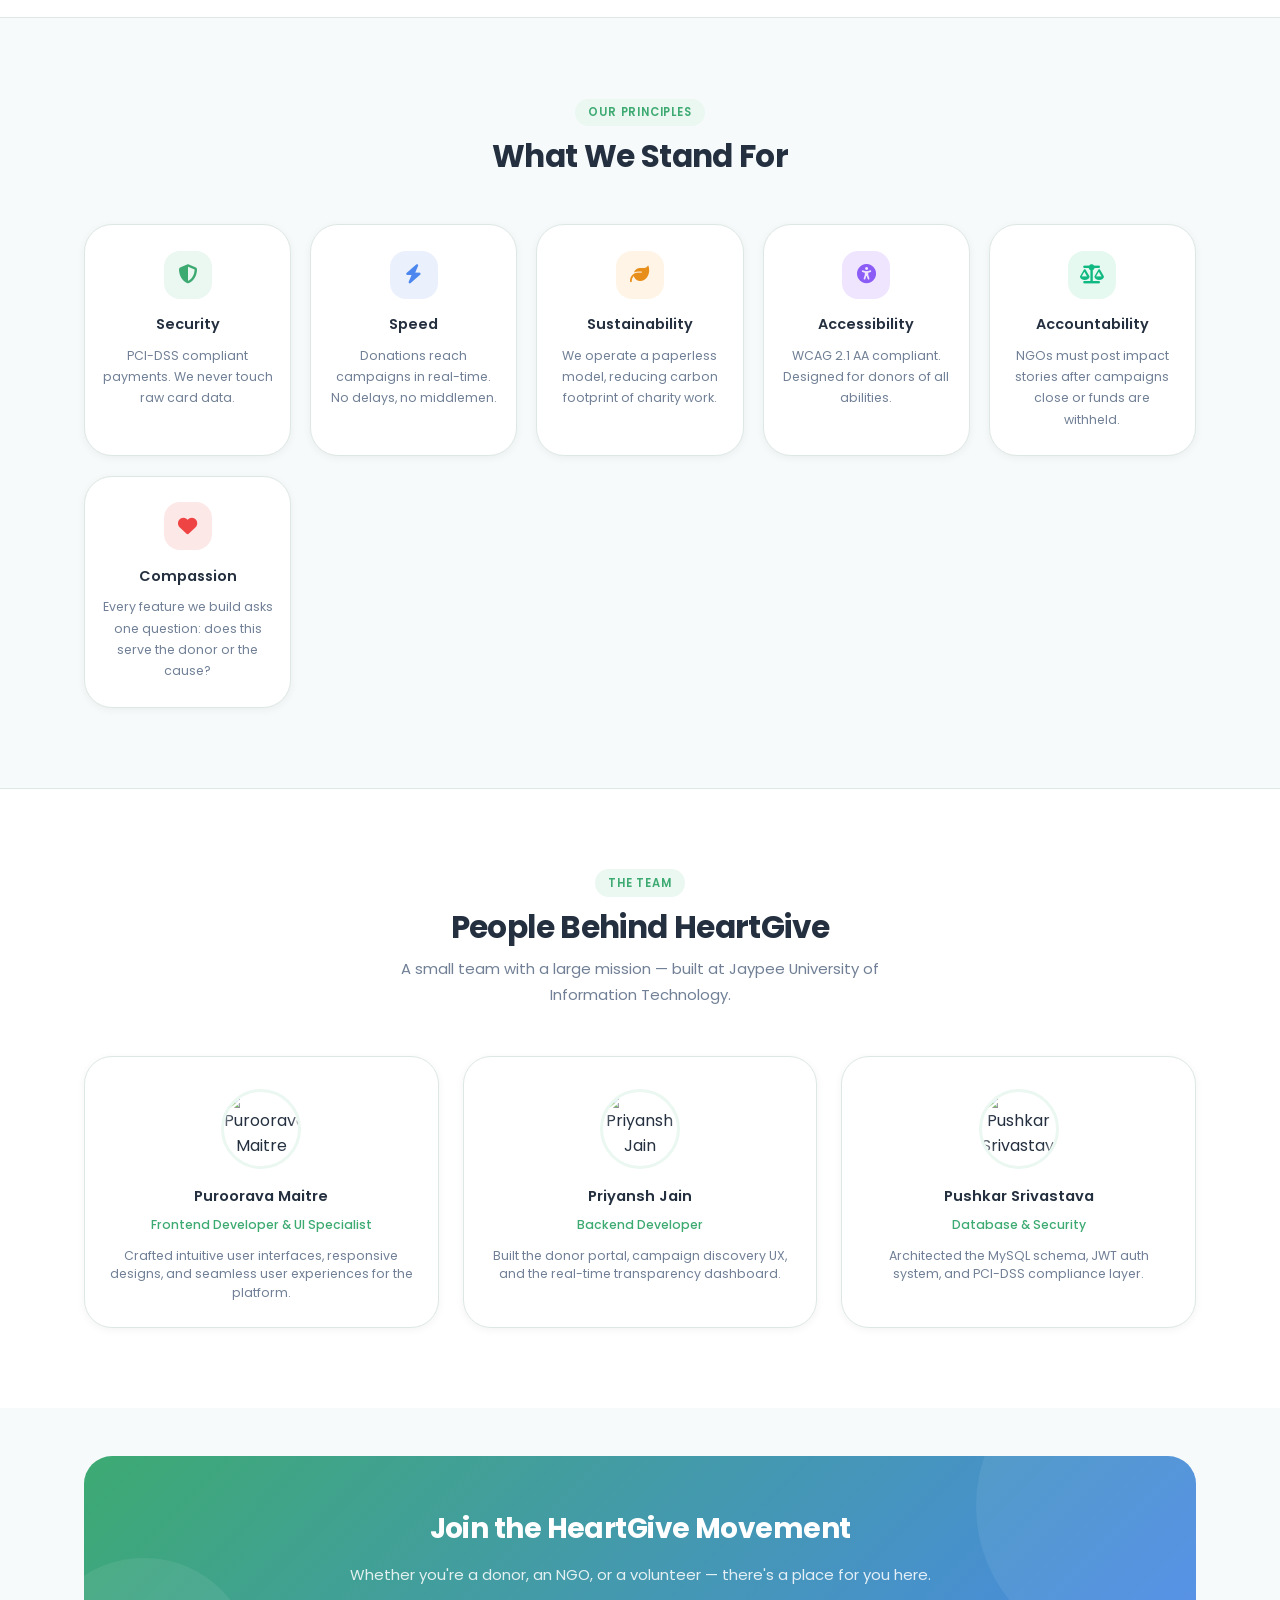
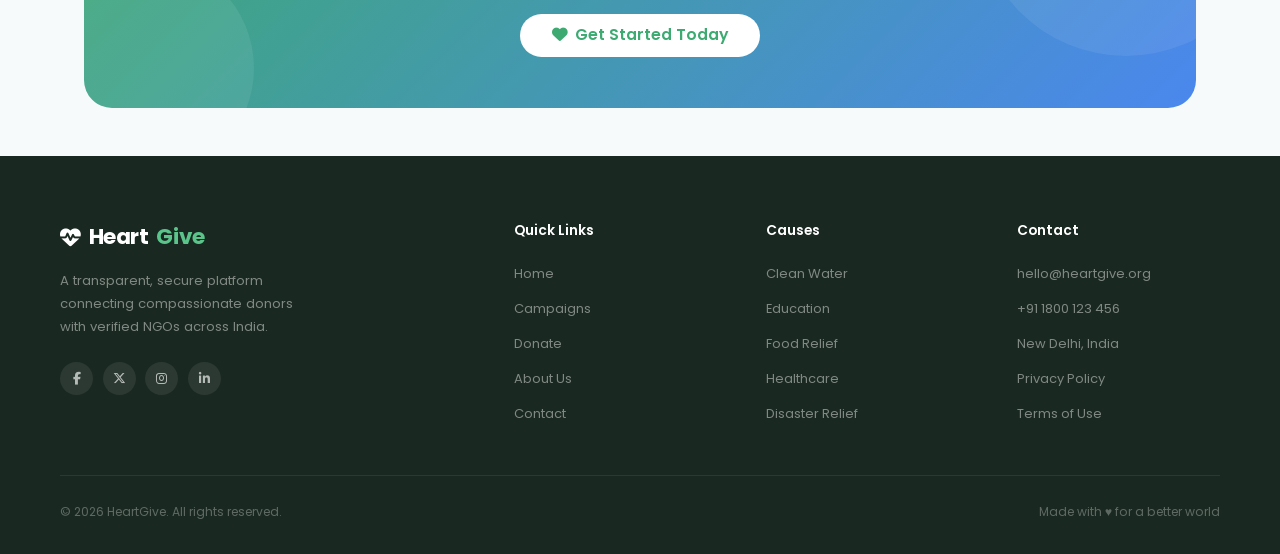
==== commit fab2187c: "Update team member roles and descriptions" ====
--- a/about.html
+++ b/about.html
@@ -199,16 +199,16 @@
             <img src="https://picsum.photos/seed/avatar-puroo/200/200" alt="Puroorava Maitre">
           </div>
           <h4>Puroorava Maitre</h4>
-          <span>Founder &amp; Backend Lead</span>
-          <p>Designed the core donation engine, ACID transaction handling, and platform architecture.</p>
-        </div>
+<span>Frontend Developer &amp; UI Specialist</span>
+<p>Crafted intuitive user interfaces, responsive designs, and seamless user experiences for the platform.</p>
+</div>
 
         <div class="team-card">
           <div class="team-avatar">
             <img src="https://picsum.photos/seed/avatar-priyansh/200/200" alt="Priyansh Jain">
           </div>
           <h4>Priyansh Jain</h4>
-          <span>Frontend Developer</span>
+          <span>Backend Developer</span>
           <p>Built the donor portal, campaign discovery UX, and the real-time transparency dashboard.</p>
         </div>
 
